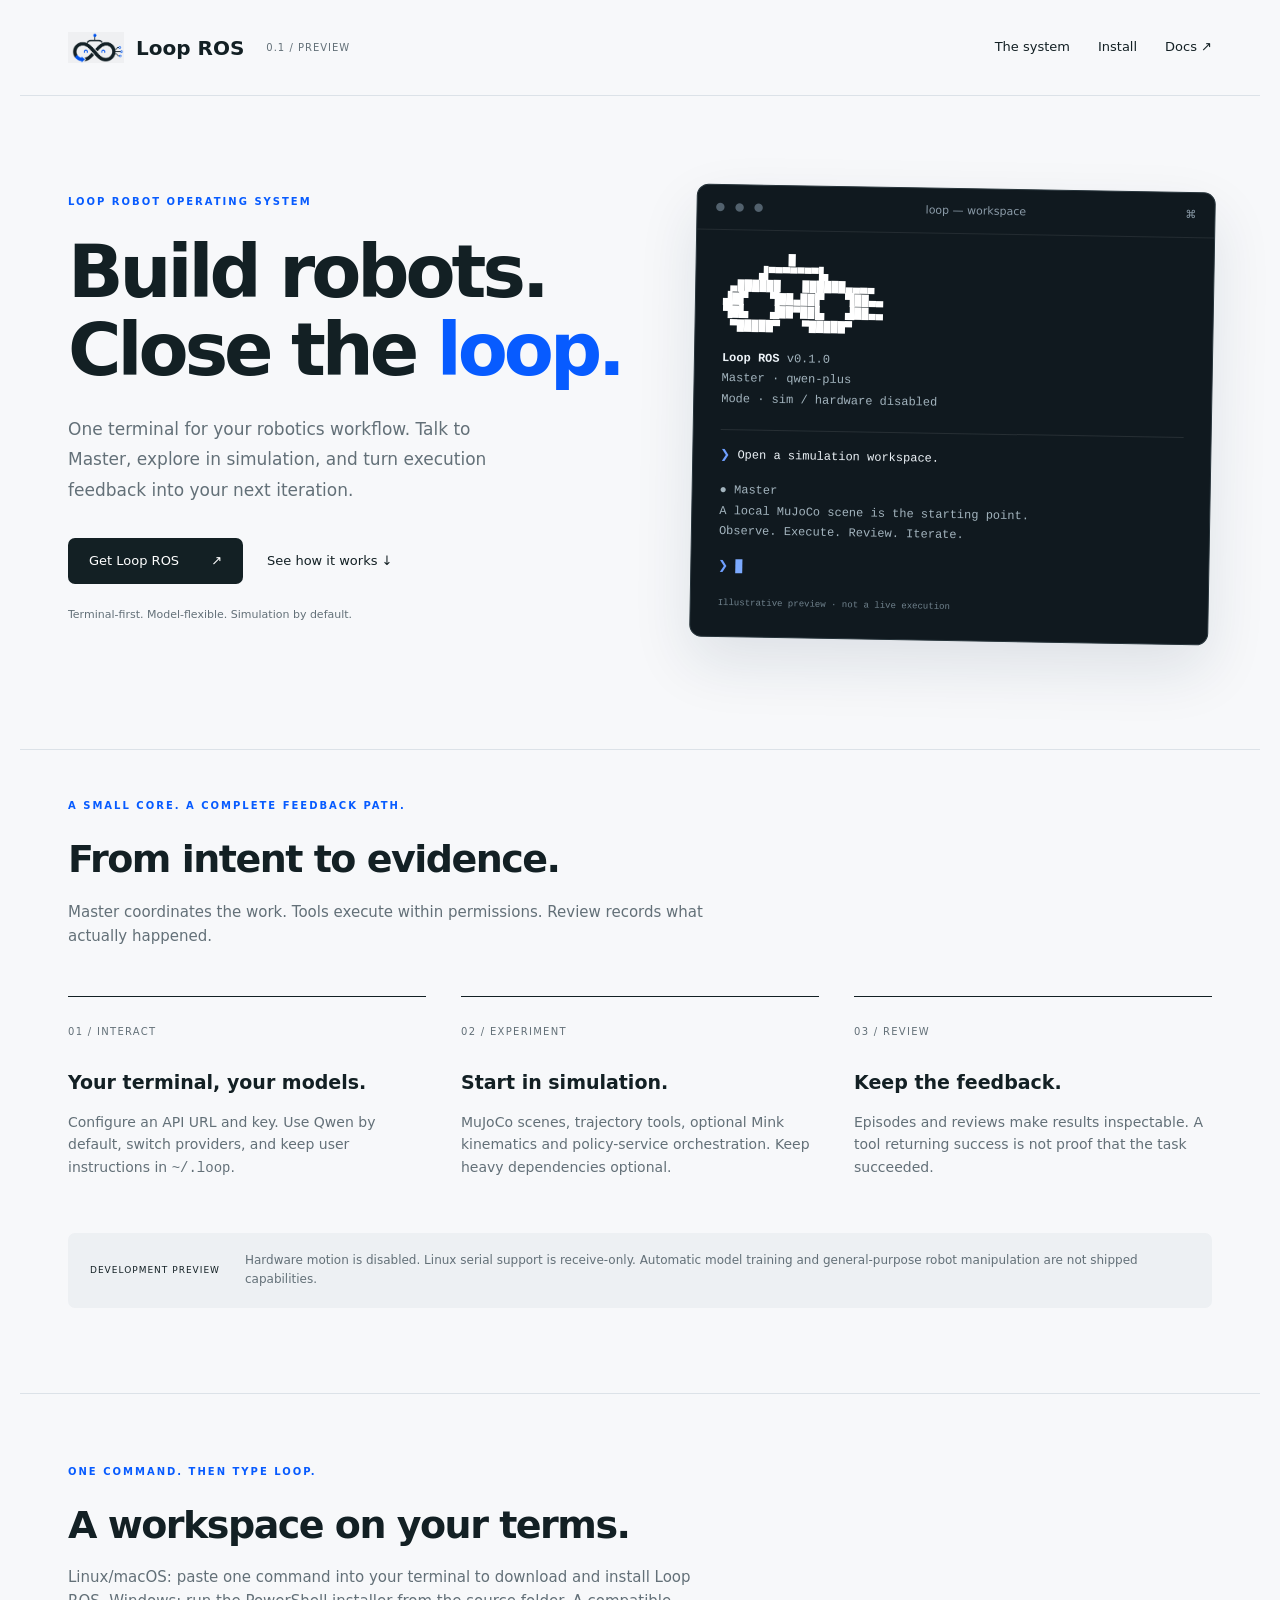
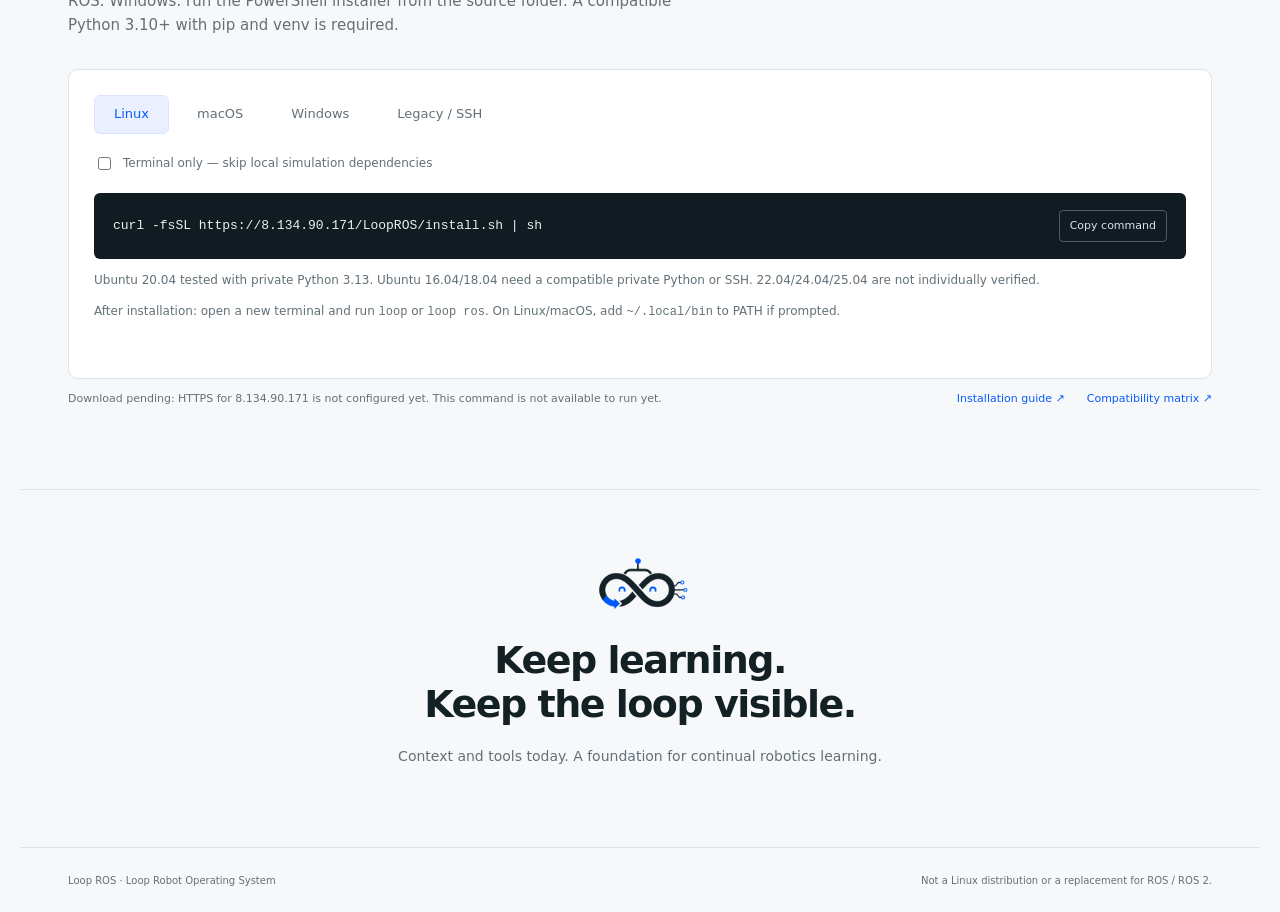
==== website/index.html @ bef44e6e "first commit" ====
<!doctype html>
<html lang="en">
<head>
  <meta charset="utf-8">
  <meta name="viewport" content="width=device-width, initial-scale=1">
  <meta name="description" content="Loop ROS — Loop Robot Operating System. A terminal-first workspace for robotics, simulation and evidence-driven iteration.">
  <title>Loop ROS — Close the loop.</title>
  <link rel="icon" type="image/png" sizes="128x128" href="favicon.png">
  <link rel="stylesheet" href="style.css">
  <script src="site.js" defer></script>
</head>
<body>
  <header class="nav wrap">
    <a class="brand" href="#"><img src="../logo.png" alt="" width="56" height="31"> Loop ROS<span class="version">0.1 / PREVIEW</span></a>
    <nav aria-label="Main navigation"><a href="#system">The system</a><a href="#install">Install</a><a href="../docs/INSTALL.md">Docs ↗</a></nav>
  </header>
  <main>
    <section class="hero wrap">
      <div class="hero-copy"><p class="eyebrow">LOOP ROBOT OPERATING SYSTEM</p>
        <h1>Build robots.<br>Close the <em>loop.</em></h1>
        <p class="lead">One terminal for your robotics workflow. Talk to Master, explore in simulation, and turn execution feedback into your next iteration.</p>
        <div class="actions"><a class="button" href="#install">Get Loop ROS <span>↗</span></a><a class="quiet" href="#system">See how it works ↓</a></div>
        <p class="fine">Terminal-first. Model-flexible. Simulation by default.</p>
      </div>
      <div class="terminal" aria-label="Illustrative Loop ROS terminal session">
        <div class="terminal-top"><span class="dots">● ● ●</span><span>loop — workspace</span><span>⌘</span></div>
        <div class="terminal-body"><pre class="mark" aria-hidden="true">         █
     ▟▀▀▀▀▀▀▀▙
 ▄██████   ██████▄▄▄▄
▟█▛   ▜██▄██▛   ▜██▄▄
▜█▙   ▟██▀██▙   ▟██▄▄
 ▀█████▀   ▀█████▀</pre>
          <p><strong>Loop ROS</strong> <span class="muted">v0.1.0</span><br><span class="muted">Master · qwen-plus<br>Mode · sim / hardware disabled</span></p>
          <div class="terminal-rule"></div><p><span class="blue">❯</span> Open a simulation workspace.</p>
          <p class="muted">● Master<br>  A local MuJoCo scene is the starting point.<br>  Observe. Execute. Review. Iterate.</p>
          <p><span class="blue">❯</span> <span class="cursor"> </span></p>
          <small>Illustrative preview · not a live execution</small>
        </div>
      </div>
    </section>
    <section id="system" class="system wrap">
      <div class="section-heading"><p class="eyebrow">A SMALL CORE. A COMPLETE FEEDBACK PATH.</p><h2>From intent to evidence.</h2><p>Master coordinates the work. Tools execute within permissions. Review records what actually happened.</p></div>
      <div class="cards">
        <article><span class="number">01 / INTERACT</span><h3>Your terminal, your models.</h3><p>Configure an API URL and key. Use Qwen by default, switch providers, and keep user instructions in <code>~/.loop</code>.</p></article>
        <article><span class="number">02 / EXPERIMENT</span><h3>Start in simulation.</h3><p>MuJoCo scenes, trajectory tools, optional Mink kinematics and policy-service orchestration. Keep heavy dependencies optional.</p></article>
        <article><span class="number">03 / REVIEW</span><h3>Keep the feedback.</h3><p>Episodes and reviews make results inspectable. A tool returning success is not proof that the task succeeded.</p></article>
      </div>
      <div class="boundary"><span>DEVELOPMENT PREVIEW</span><p>Hardware motion is disabled. Linux serial support is receive-only. Automatic model training and general-purpose robot manipulation are not shipped capabilities.</p></div>
    </section>
    <section id="install" class="installation wrap">
      <div class="section-heading"><p class="eyebrow">ONE COMMAND. THEN TYPE LOOP.</p><h2>A workspace on your terms.</h2><p>Linux/macOS: paste one command into your terminal to download and install Loop ROS. Windows: run the PowerShell installer from the source folder. A compatible Python 3.10+ with pip and venv is required.</p></div>
      <div class="install-box">
        <div class="platforms" role="group" aria-label="Select operating system">
          <button type="button" data-platform="linux" aria-pressed="true">Linux</button><button type="button" data-platform="mac" aria-pressed="false">macOS</button><button type="button" data-platform="windows" aria-pressed="false">Windows</button><button type="button" data-platform="legacy" aria-pressed="false">Legacy / SSH</button>
        </div>
        <label class="option"><input type="checkbox" id="light"> Terminal only — skip local simulation dependencies</label>
        <div class="command-row"><code id="command">curl -fsSL https://8.134.90.171/LoopROS/install.sh | sh</code><button type="button" id="copy">Copy command</button></div>
        <p id="platform-note" class="note">Ubuntu 20.04 tested with private Python 3.13. Ubuntu 16.04/18.04 need a compatible private Python or SSH. 22.04/24.04/25.04 are not individually verified.</p>
        <p class="note">After installation: open a new terminal and run <code>loop</code> or <code>loop ros</code>. On Linux/macOS, add <code>~/.local/bin</code> to PATH if prompted.</p>
        <p id="copy-status" class="copy-status" role="status" aria-live="polite"></p>
      </div>
      <noscript><p>macOS: <code>curl -fsSL https://8.134.90.171/LoopROS/install.sh | sh</code>. Windows 10/11: <code>powershell -NoProfile -ExecutionPolicy Bypass -File .\install.ps1</code>. Old systems: SSH into a compatible host and run loop. See installation docs for details.</p></noscript>
      <div class="install-bottom"><p>Download pending: HTTPS for 8.134.90.171 is not configured yet. This command is not available to run yet.</p><a href="../docs/INSTALL.md">Installation guide ↗</a><a href="../docs/PLATFORMS.md">Compatibility matrix ↗</a></div>
    </section>
    <section class="closing wrap"><img src="../logo.png" width="100" height="55" alt="Loop ROS infinity robot logo"><h2>Keep learning.<br>Keep the loop visible.</h2><p>Context and tools today. A foundation for continual robotics learning.</p></section>
  </main>
  <footer class="wrap"><span>Loop ROS · Loop Robot Operating System</span><span>Not a Linux distribution or a replacement for ROS / ROS 2.</span></footer>
</body>
</html>
---- website/style.css ----
:root{color-scheme:light;--paper:#f7f8fa;--ink:#132024;--muted:#637078;--blue:#075bff;--line:#dce2e8}
*{box-sizing:border-box}html{scroll-behavior:smooth;scroll-padding-top:35px}body{margin:0;background:var(--paper);color:var(--ink);font-family:Inter,ui-sans-serif,system-ui,-apple-system,BlinkMacSystemFont,"Segoe UI",sans-serif;line-height:1.6}a{color:inherit;text-decoration:none}button,input{font:inherit}button,a,input{touch-action:manipulation}:focus-visible{outline:3px solid var(--blue);outline-offset:5px}.wrap{max-width:1240px;margin:auto;padding-left:48px;padding-right:48px}.nav{height:96px;display:flex;align-items:center;justify-content:space-between;gap:24px;border-bottom:1px solid var(--line)}.brand{display:flex;align-items:center;gap:12px;font-size:20px;font-weight:750;white-space:nowrap}.brand img{width:56px;height:auto;flex-shrink:0;object-fit:contain;mix-blend-mode:multiply}.version{font-size:10px;letter-spacing:1px;color:var(--muted);margin-left:10px;font-weight:500}nav{display:flex;gap:28px;font-size:13px}nav a:hover,.quiet:hover{color:var(--blue)}.hero{display:grid;grid-template-columns:1.08fr 1fr;gap:65px;padding-top:92px;padding-bottom:108px;align-items:center}.eyebrow{font-size:10px;font-weight:700;letter-spacing:2px;color:var(--blue);margin:0 0 23px}h1{font-size:clamp(48px,5.7vw,76px);line-height:1.06;letter-spacing:-4px;font-weight:600;margin:0 0 26px}h1 em{font-style:normal;color:var(--blue)}.lead{font-size:17px;color:var(--muted);max-width:440px;line-height:1.8}.actions{display:flex;gap:24px;align-items:center;margin-top:32px}.button{background:var(--ink);color:white;padding:13px 21px;border-radius:7px;font-size:13px;display:inline-flex;gap:32px}.button:hover{background:var(--blue)}.quiet{font-size:13px}.fine{font-size:11px;color:var(--muted);margin-top:22px}.terminal{background:#10191f;color:#edf3f8;border:1px solid #27343b;border-radius:12px;box-shadow:0 25px 60px #162e481c;transform:rotate(1deg)}.terminal-top{display:flex;justify-content:space-between;padding:13px 18px;border-bottom:1px solid #ffffff15;font-size:11px;color:#8b9ba8}.dots{letter-spacing:3px;color:#52616d}.terminal-body{padding:24px 27px;font:12px/1.7 ui-monospace,SFMono-Regular,Consolas,monospace}.terminal-body p{margin:15px 0}.mark{font:12px/1.1 ui-monospace,SFMono-Regular,Consolas,monospace;margin:0;white-space:pre;color:white}.muted{color:#a3b4be}.blue{color:#6f9fff}.terminal-rule{border-top:1px solid #ffffff18;margin-top:20px}.terminal small{color:#71838e;font-size:9px}.cursor{display:inline-block;background:#7caaff;width:7px;height:14px;vertical-align:middle}.system{padding-top:48px;padding-bottom:85px;border-top:1px solid var(--line)}.section-heading{max-width:660px}.section-heading h2,.closing h2{font-size:38px;line-height:1.18;letter-spacing:-1.5px;font-weight:550;margin:0 0 18px}.section-heading>p:last-child{font-size:15px;color:var(--muted)}.cards{display:grid;grid-template-columns:repeat(3,1fr);gap:35px;margin-top:48px}.cards article{border-top:1px solid var(--ink);padding-top:20px}.number{font-size:10px;letter-spacing:1.3px;color:var(--muted)}h3{font-size:19px;font-weight:550;margin:24px 0 12px}.cards p{font-size:14px;color:var(--muted)}code{font-family:ui-monospace,SFMono-Regular,Consolas,monospace}.boundary{margin-top:40px;background:#edf0f3;padding:18px 22px;border-radius:7px;display:flex;align-items:center;gap:25px}.boundary span{font-size:9px;letter-spacing:1px;white-space:nowrap}.boundary p{margin:0;color:var(--muted);font-size:12px}.installation{border-top:1px solid var(--line);padding-top:70px;padding-bottom:70px}.install-box{margin-top:32px;border:1px solid var(--line);border-radius:10px;padding:25px;background:#fff}.platforms{display:flex;gap:8px;flex-wrap:wrap}.platforms button{padding:8px 19px;border:1px solid transparent;border-radius:6px;color:var(--muted);background:transparent;cursor:pointer;font-size:13px}.platforms button[aria-pressed=true]{background:#eaf0ff;color:var(--blue);border-color:#dce5ff}.option{display:flex;align-items:center;gap:9px;font-size:12px;color:var(--muted);margin:20px 0}.option input{accent-color:var(--blue)}.command-row{background:#111c22;color:#e8f0f5;display:flex;align-items:center;gap:15px;padding:17px 19px;border-radius:6px}.command-row code{flex:1;overflow-wrap:anywhere;font-size:13px}.command-row button{border:1px solid #4b5e68;color:#d5e2ea;background:transparent;border-radius:4px;padding:6px 10px;cursor:pointer;font-size:11px;white-space:nowrap}.command-row button:hover{background:#304553}.note{font-size:12px;color:var(--muted);margin-bottom:0}.copy-status{font-size:12px;color:var(--blue);min-height:19px;margin-bottom:0}.install-bottom{display:flex;gap:22px;align-items:center;font-size:11px;color:var(--muted);flex-wrap:wrap}.install-bottom p{flex:1;min-width:240px}.install-bottom a{color:var(--blue)}.closing{text-align:center;border-top:1px solid var(--line);padding-top:65px;padding-bottom:65px}.closing img{object-fit:contain;mix-blend-mode:multiply;margin-bottom:20px}.closing p{color:var(--muted);font-size:14px}footer{border-top:1px solid var(--line);display:flex;justify-content:space-between;gap:25px;padding-top:25px;padding-bottom:25px;font-size:10px;color:var(--muted)}
@media(max-width:850px){.wrap{padding-left:24px;padding-right:24px}.hero{gap:35px;grid-template-columns:1fr;padding-top:55px;padding-bottom:60px}.hero-copy{max-width:620px}.terminal{transform:none;max-width:580px;width:100%}.cards{gap:20px}.version{display:none}.section-heading h2,.closing h2{font-size:32px}.boundary{display:block}.boundary p{margin-top:8px}}
@media(max-width:520px){.nav{height:76px}.brand{font-size:17px;gap:7px}nav{gap:14px;font-size:12px}nav a:first-child{display:none}h1{letter-spacing:-2.5px}.cards{grid-template-columns:1fr}.actions{gap:18px}.command-row{align-items:flex-start;flex-direction:column}.platforms button{padding:8px 12px}.terminal-body{padding:22px 19px;font-size:11px}.system,.installation{padding-top:45px;padding-bottom:45px}footer{flex-direction:column;gap:5px}}
.hero>*{min-width:0}.terminal-body{overflow-wrap:anywhere}
/* Lift the PNG's off-white matte to white before multiply blending it away. */
.closing img{background:transparent;filter:brightness(1.05)}
@media(max-width:520px){.hero{grid-template-columns:minmax(0,1fr)}.nav{gap:12px}.lead{max-width:100%}h1{font-size:44px}.actions{flex-wrap:wrap}}
@media(prefers-reduced-motion:reduce){html{scroll-behavior:auto}}
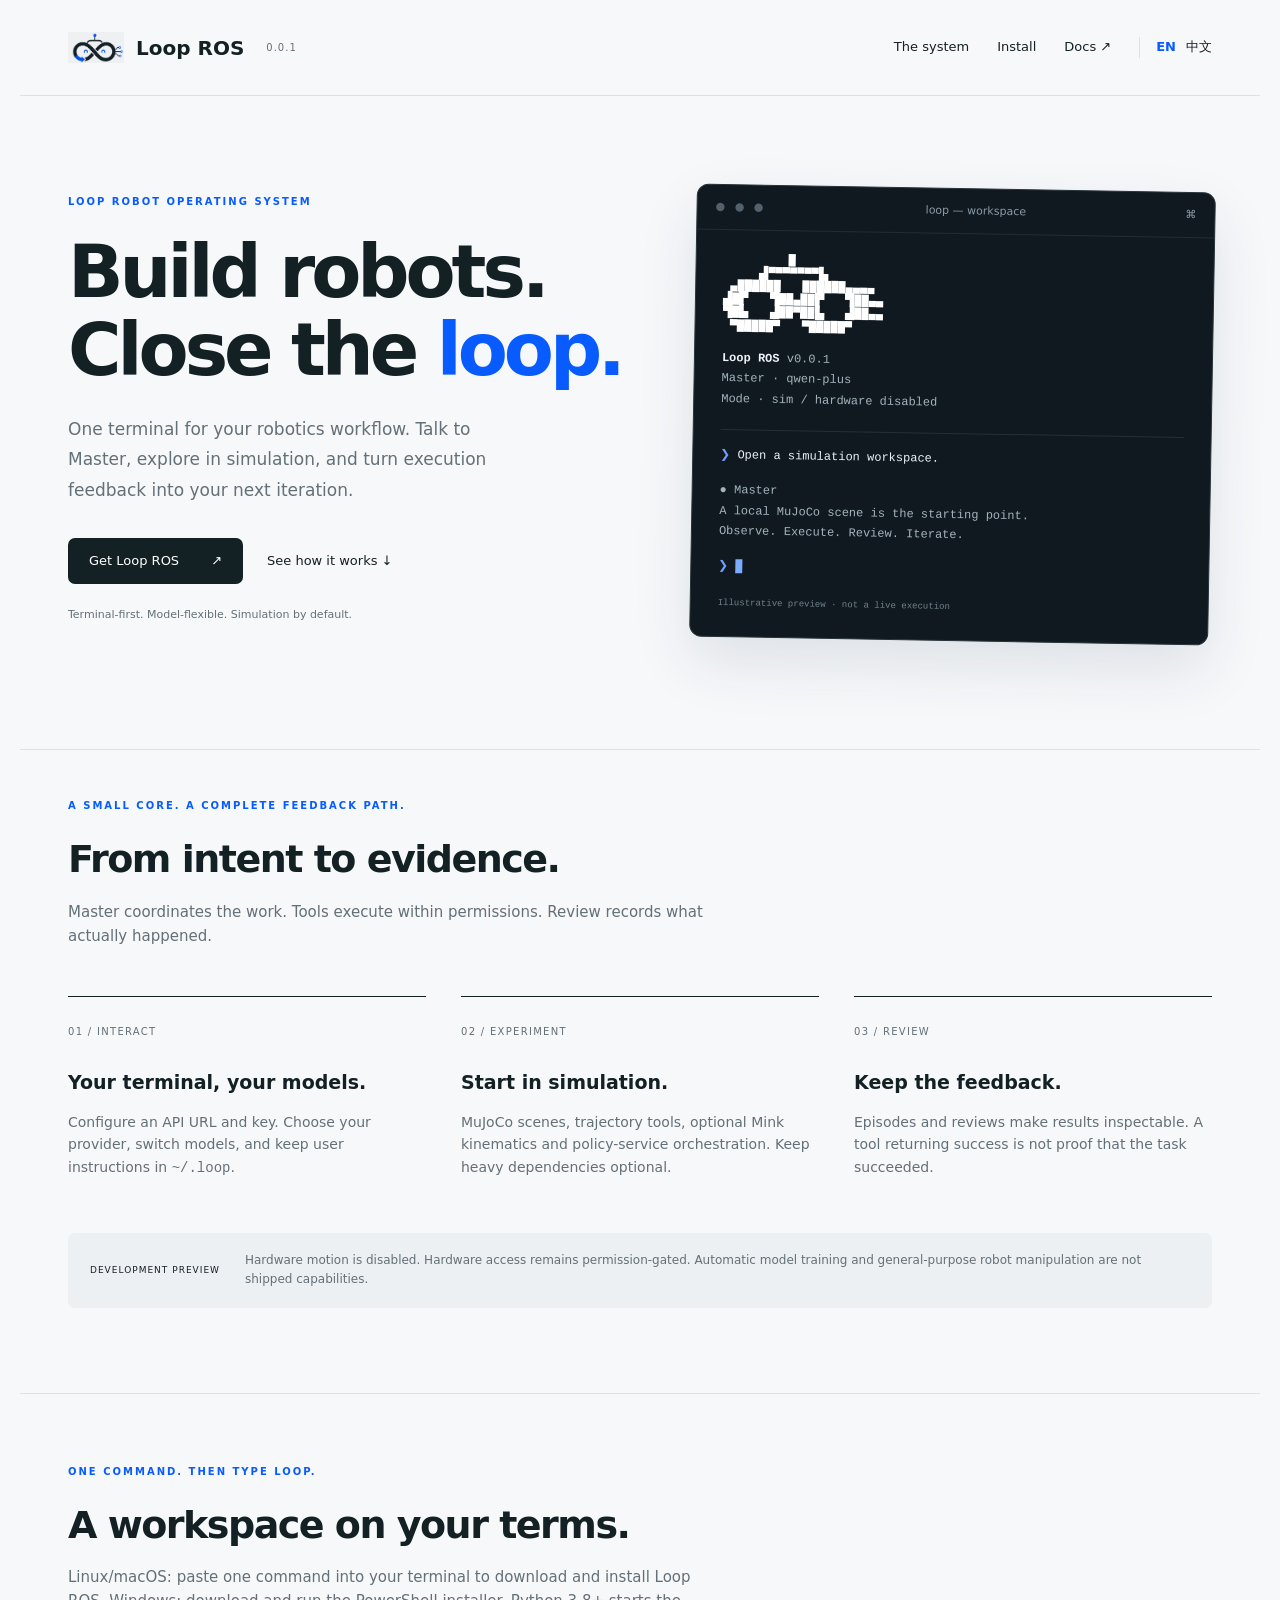
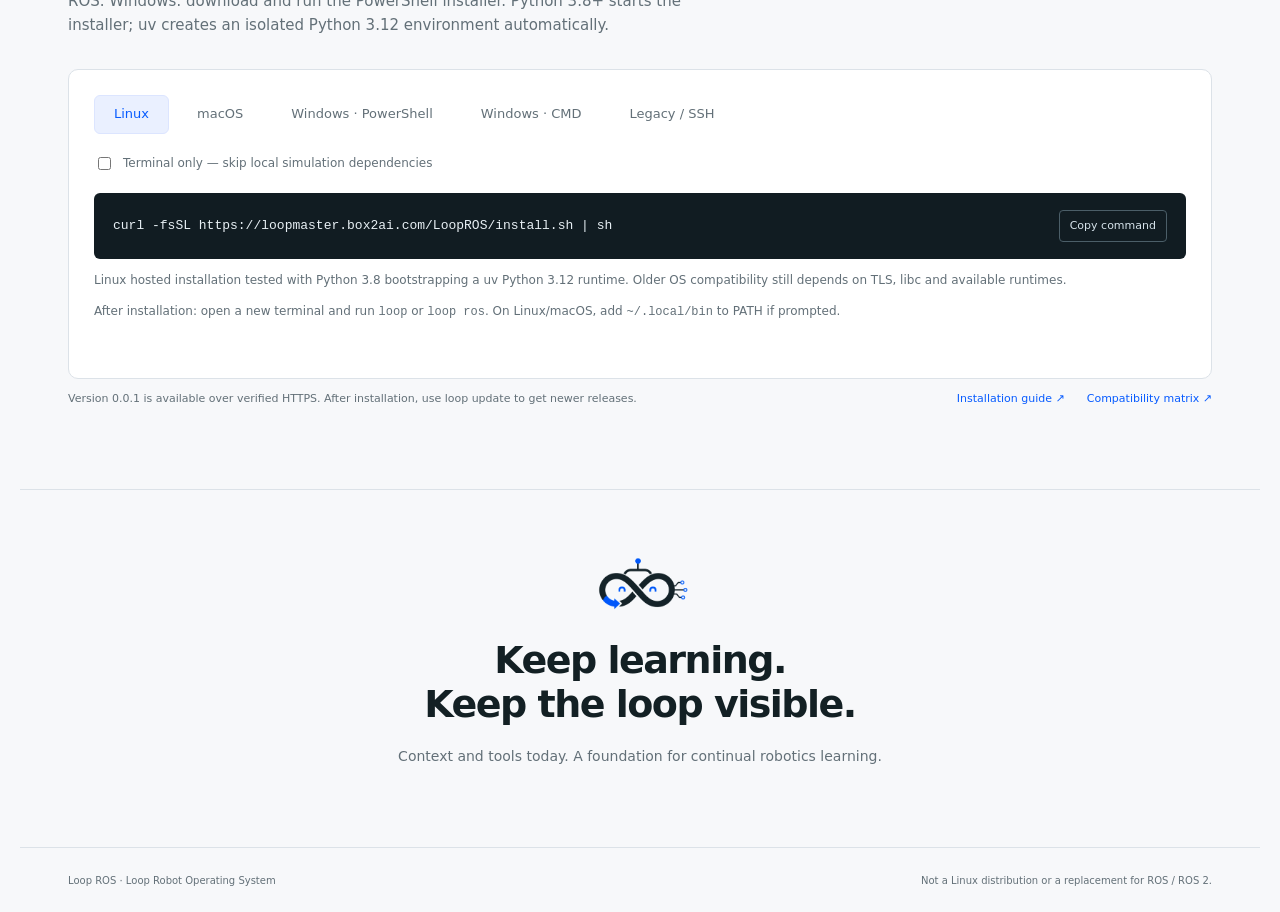
==== commit 5d8b036d: "switch tab update" ====
--- a/website/index.html
+++ b/website/index.html
@@ -11,8 +11,8 @@
 </head>
 <body>
   <header class="nav wrap">
-    <a class="brand" href="#"><img src="../logo.png" alt="" width="56" height="31"> Loop ROS<span class="version">0.1 / PREVIEW</span></a>
-    <nav aria-label="Main navigation"><a href="#system">The system</a><a href="#install">Install</a><a href="../docs/INSTALL.md">Docs ↗</a></nav>
+    <a class="brand" href="#"><img src="../assets/logo.png" alt="" width="56" height="31"> Loop ROS<span class="version">0.0.1</span></a>
+    <nav aria-label="Main navigation"><a href="#system">The system</a><a href="#install">Install</a><a href="https://github.com/Boxjod/LoopROS#readme" data-docs>Docs ↗</a><span class="languages" aria-label="Language"><a href="index.html" lang="en" aria-current="page">EN</a><a href="zh-CN.html" lang="zh-CN">中文</a></span></nav>
   </header>
   <main>
     <section class="hero wrap">
@@ -30,7 +30,7 @@
 ▟█▛   ▜██▄██▛   ▜██▄▄
 ▜█▙   ▟██▀██▙   ▟██▄▄
  ▀█████▀   ▀█████▀</pre>
-          <p><strong>Loop ROS</strong> <span class="muted">v0.1.0</span><br><span class="muted">Master · qwen-plus<br>Mode · sim / hardware disabled</span></p>
+          <p><strong>Loop ROS</strong> <span class="muted">v0.0.1</span><br><span class="muted">Master · qwen-plus<br>Mode · sim / hardware disabled</span></p>
           <div class="terminal-rule"></div><p><span class="blue">❯</span> Open a simulation workspace.</p>
           <p class="muted">● Master<br>  A local MuJoCo scene is the starting point.<br>  Observe. Execute. Review. Iterate.</p>
           <p><span class="blue">❯</span> <span class="cursor"> </span></p>
@@ -41,28 +41,28 @@
     <section id="system" class="system wrap">
       <div class="section-heading"><p class="eyebrow">A SMALL CORE. A COMPLETE FEEDBACK PATH.</p><h2>From intent to evidence.</h2><p>Master coordinates the work. Tools execute within permissions. Review records what actually happened.</p></div>
       <div class="cards">
-        <article><span class="number">01 / INTERACT</span><h3>Your terminal, your models.</h3><p>Configure an API URL and key. Use Qwen by default, switch providers, and keep user instructions in <code>~/.loop</code>.</p></article>
+        <article><span class="number">01 / INTERACT</span><h3>Your terminal, your models.</h3><p>Configure an API URL and key. Choose your provider, switch models, and keep user instructions in <code>~/.loop</code>.</p></article>
         <article><span class="number">02 / EXPERIMENT</span><h3>Start in simulation.</h3><p>MuJoCo scenes, trajectory tools, optional Mink kinematics and policy-service orchestration. Keep heavy dependencies optional.</p></article>
         <article><span class="number">03 / REVIEW</span><h3>Keep the feedback.</h3><p>Episodes and reviews make results inspectable. A tool returning success is not proof that the task succeeded.</p></article>
       </div>
-      <div class="boundary"><span>DEVELOPMENT PREVIEW</span><p>Hardware motion is disabled. Linux serial support is receive-only. Automatic model training and general-purpose robot manipulation are not shipped capabilities.</p></div>
+      <div class="boundary"><span>DEVELOPMENT PREVIEW</span><p>Hardware motion is disabled. Hardware access remains permission-gated. Automatic model training and general-purpose robot manipulation are not shipped capabilities.</p></div>
     </section>
     <section id="install" class="installation wrap">
-      <div class="section-heading"><p class="eyebrow">ONE COMMAND. THEN TYPE LOOP.</p><h2>A workspace on your terms.</h2><p>Linux/macOS: paste one command into your terminal to download and install Loop ROS. Windows: run the PowerShell installer from the source folder. A compatible Python 3.10+ with pip and venv is required.</p></div>
+      <div class="section-heading"><p class="eyebrow">ONE COMMAND. THEN TYPE LOOP.</p><h2>A workspace on your terms.</h2><p>Linux/macOS: paste one command into your terminal to download and install Loop ROS. Windows: download and run the PowerShell installer. Python 3.8+ starts the installer; uv creates an isolated Python 3.12 environment automatically.</p></div>
       <div class="install-box">
         <div class="platforms" role="group" aria-label="Select operating system">
-          <button type="button" data-platform="linux" aria-pressed="true">Linux</button><button type="button" data-platform="mac" aria-pressed="false">macOS</button><button type="button" data-platform="windows" aria-pressed="false">Windows</button><button type="button" data-platform="legacy" aria-pressed="false">Legacy / SSH</button>
+          <button type="button" data-platform="linux" aria-pressed="true">Linux</button><button type="button" data-platform="mac" aria-pressed="false">macOS</button><button type="button" data-platform="windows" aria-pressed="false">Windows · PowerShell</button><button type="button" data-platform="cmd" aria-pressed="false">Windows · CMD</button><button type="button" data-platform="legacy" aria-pressed="false">Legacy / SSH</button>
         </div>
         <label class="option"><input type="checkbox" id="light"> Terminal only — skip local simulation dependencies</label>
-        <div class="command-row"><code id="command">curl -fsSL https://8.134.90.171/LoopROS/install.sh | sh</code><button type="button" id="copy">Copy command</button></div>
-        <p id="platform-note" class="note">Ubuntu 20.04 tested with private Python 3.13. Ubuntu 16.04/18.04 need a compatible private Python or SSH. 22.04/24.04/25.04 are not individually verified.</p>
+        <div class="command-row"><code id="command">curl -fsSL https://loopmaster.box2ai.com/LoopROS/install.sh | sh</code><button type="button" id="copy">Copy command</button></div>
+        <p id="platform-note" class="note">Linux hosted installation tested with Python 3.8 bootstrapping a uv Python 3.12 runtime.</p>
         <p class="note">After installation: open a new terminal and run <code>loop</code> or <code>loop ros</code>. On Linux/macOS, add <code>~/.local/bin</code> to PATH if prompted.</p>
         <p id="copy-status" class="copy-status" role="status" aria-live="polite"></p>
       </div>
-      <noscript><p>macOS: <code>curl -fsSL https://8.134.90.171/LoopROS/install.sh | sh</code>. Windows 10/11: <code>powershell -NoProfile -ExecutionPolicy Bypass -File .\install.ps1</code>. Old systems: SSH into a compatible host and run loop. See installation docs for details.</p></noscript>
-      <div class="install-bottom"><p>Download pending: HTTPS for 8.134.90.171 is not configured yet. This command is not available to run yet.</p><a href="../docs/INSTALL.md">Installation guide ↗</a><a href="../docs/PLATFORMS.md">Compatibility matrix ↗</a></div>
+      <noscript><p>macOS: <code>curl -fsSL https://loopmaster.box2ai.com/LoopROS/install.sh | sh</code>. Windows 10/11: <code>download install.ps1, then run powershell -NoProfile -ExecutionPolicy Bypass -File .\install.ps1</code>. Old systems: SSH into a compatible host and run loop. See installation docs for details.</p></noscript>
+      <div class="install-bottom"><p>Version 0.0.1 is available over verified HTTPS. After installation, use loop update to get newer releases.</p><a href="https://github.com/Boxjod/LoopROS#readme">Installation guide ↗</a><a href="https://github.com/Boxjod/LoopROS#installation-by-platform">Compatibility matrix ↗</a></div>
     </section>
-    <section class="closing wrap"><img src="../logo.png" width="100" height="55" alt="Loop ROS infinity robot logo"><h2>Keep learning.<br>Keep the loop visible.</h2><p>Context and tools today. A foundation for continual robotics learning.</p></section>
+    <section class="closing wrap"><img src="../assets/logo.png" width="100" height="55" alt="Loop ROS infinity robot logo"><h2>Keep learning.<br>Keep the loop visible.</h2><p>Context and tools today. A foundation for continual robotics learning.</p></section>
   </main>
   <footer class="wrap"><span>Loop ROS · Loop Robot Operating System</span><span>Not a Linux distribution or a replacement for ROS / ROS 2.</span></footer>
 </body>
--- a/website/style.css
+++ b/website/style.css
@@ -7,3 +7,5 @@
 .closing img{background:transparent;filter:brightness(1.05)}
 @media(max-width:520px){.hero{grid-template-columns:minmax(0,1fr)}.nav{gap:12px}.lead{max-width:100%}h1{font-size:44px}.actions{flex-wrap:wrap}}
 @media(prefers-reduced-motion:reduce){html{scroll-behavior:auto}}
+
+.languages{display:inline-flex;gap:10px;border-left:1px solid var(--line);padding-left:16px}.languages a[aria-current=page]{color:var(--blue);font-weight:700}.languages a{display:inline!important}@media(max-width:520px){nav{gap:10px}.languages{gap:8px;padding-left:10px}.brand{font-size:15px}.brand img{width:42px}}
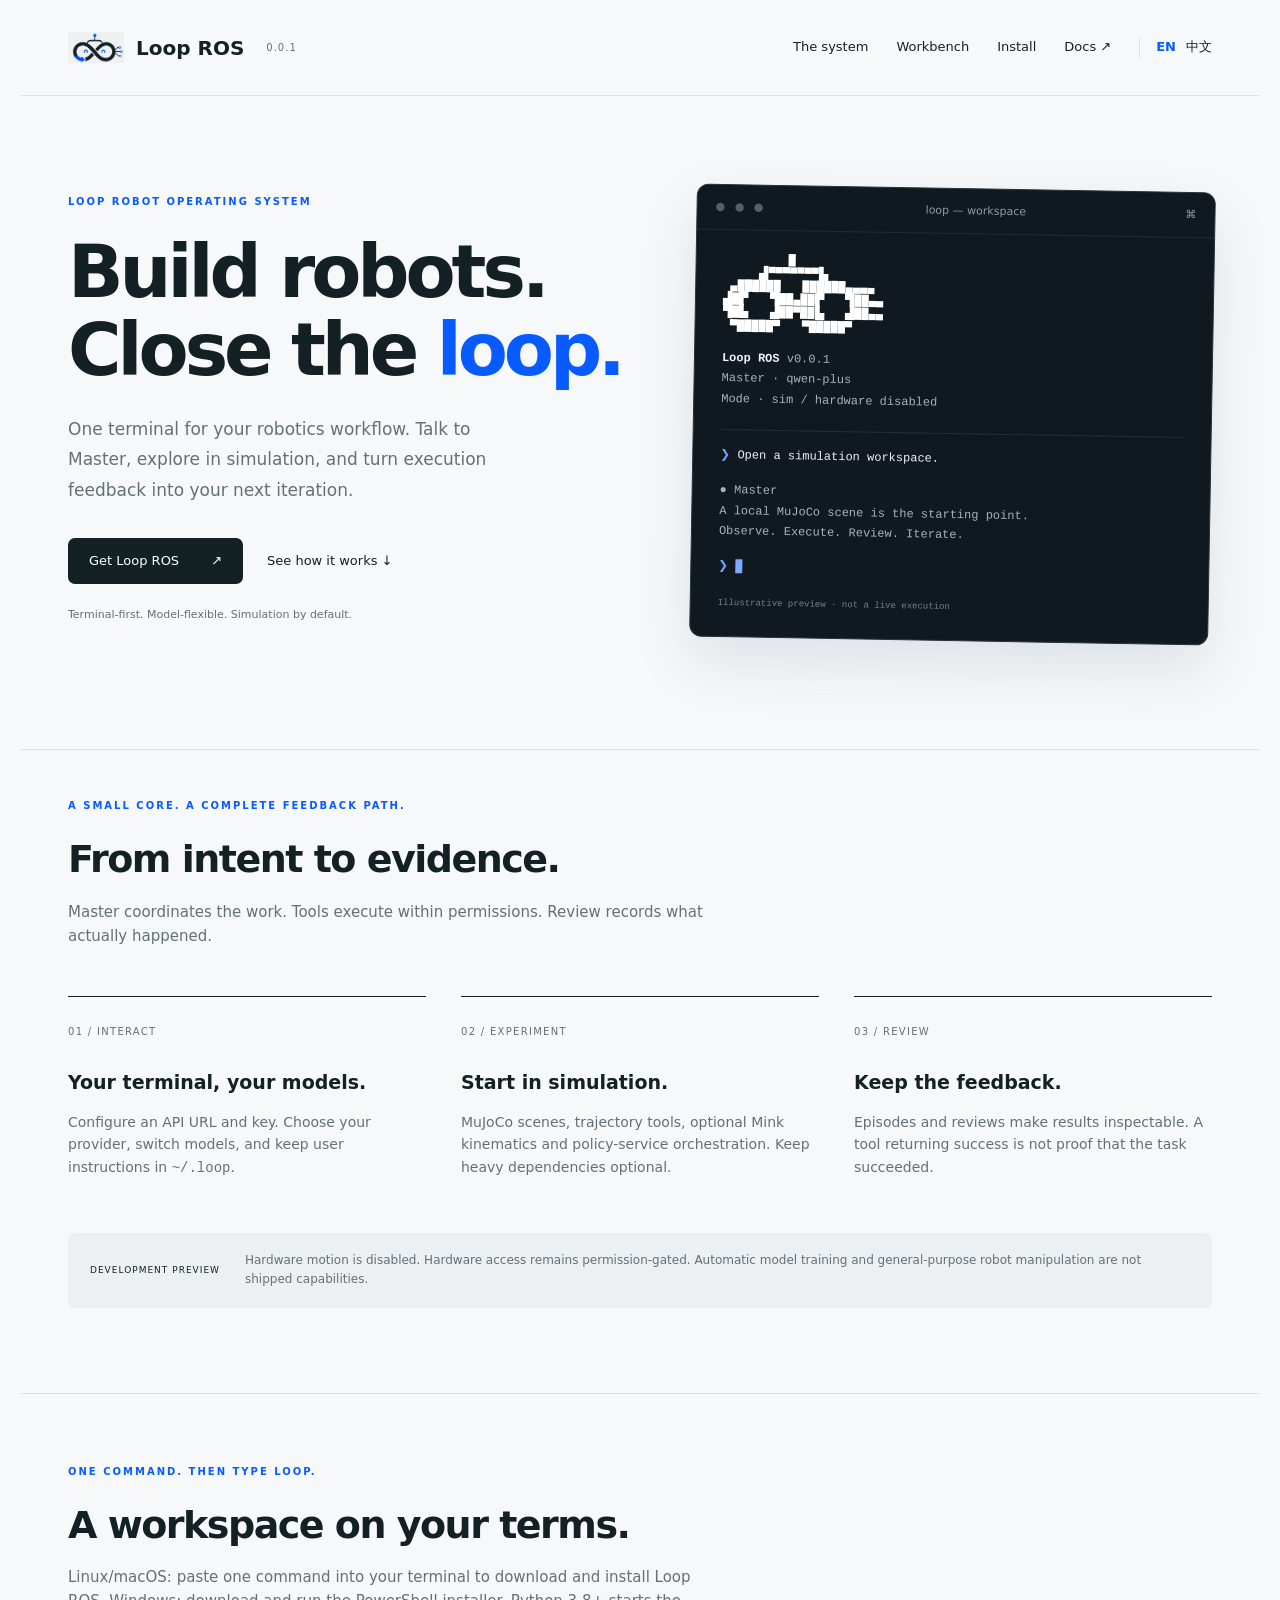
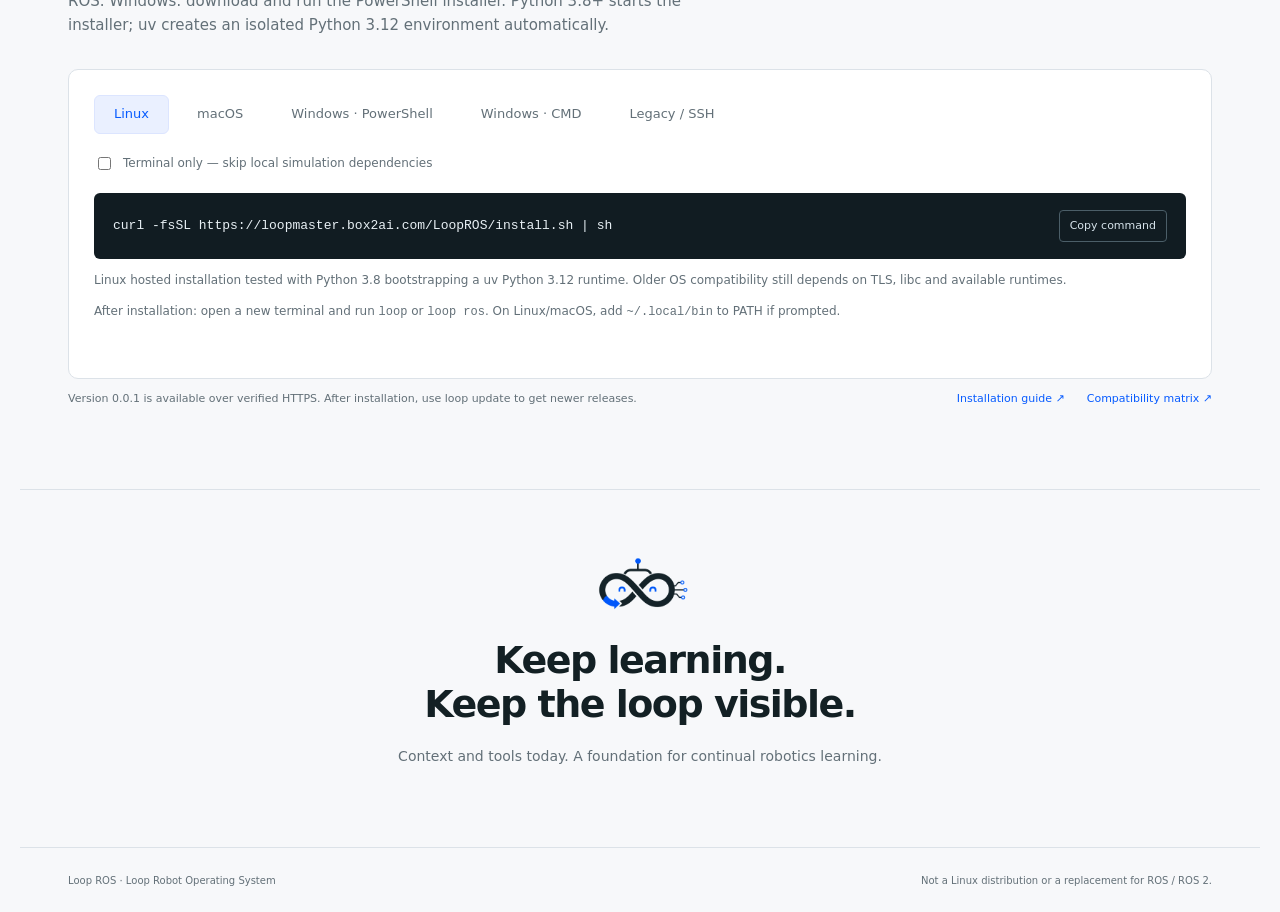
==== commit 1999c438: "task queue" ====
--- a/website/index.html
+++ b/website/index.html
@@ -12,7 +12,7 @@
 <body>
   <header class="nav wrap">
     <a class="brand" href="#"><img src="../assets/logo.png" alt="" width="56" height="31"> Loop ROS<span class="version">0.0.1</span></a>
-    <nav aria-label="Main navigation"><a href="#system">The system</a><a href="#install">Install</a><a href="https://github.com/Boxjod/LoopROS#readme" data-docs>Docs ↗</a><span class="languages" aria-label="Language"><a href="index.html" lang="en" aria-current="page">EN</a><a href="zh-CN.html" lang="zh-CN">中文</a></span></nav>
+    <nav aria-label="Main navigation"><a href="#system">The system</a><a href="workbench.html">Workbench</a><a href="#install">Install</a><a href="https://github.com/Boxjod/LoopROS#readme" data-docs>Docs ↗</a><span class="languages" aria-label="Language"><a href="index.html" lang="en" aria-current="page">EN</a><a href="zh-CN.html" lang="zh-CN">中文</a></span></nav>
   </header>
   <main>
     <section class="hero wrap">
